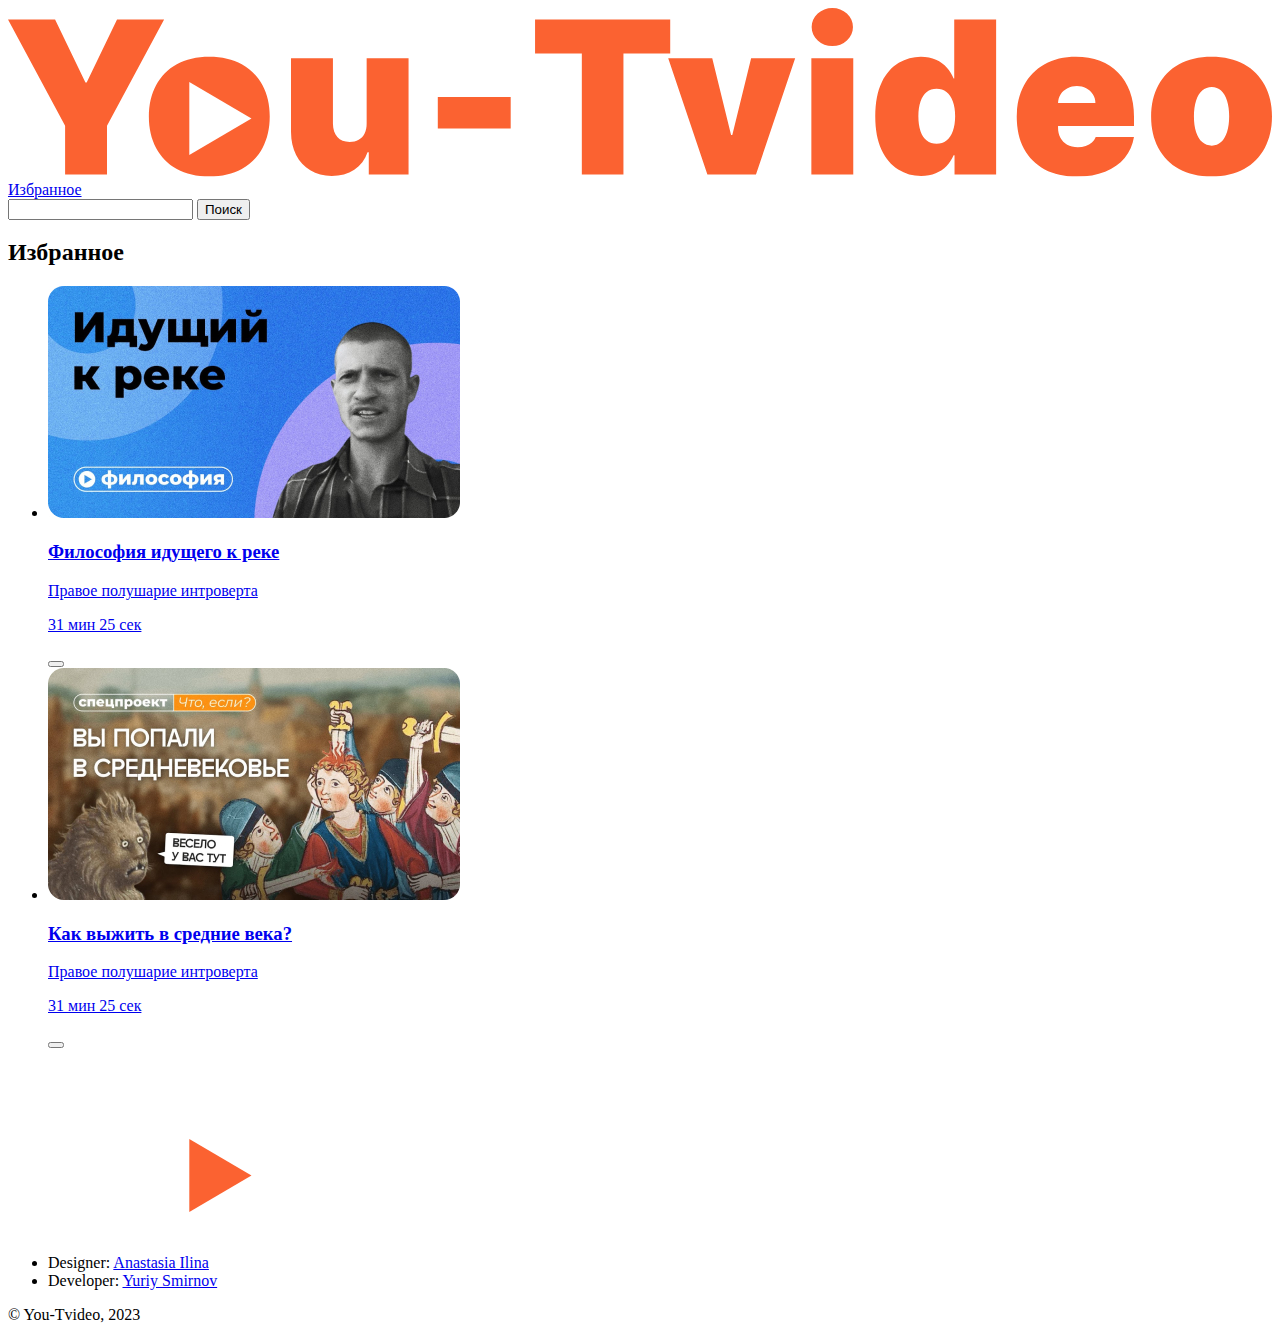
==== favorite.html @ a648c0d4 "path 1. HTML" ====
<!DOCTYPE html>
<html lang="ru">
<head>
    <meta charset="UTF-8">
    <meta name="viewport" content="width=device-width, initial-scale=1.0">
    <!-- <link type="stylesheet" href="normalize.css">
    <link type="stylesheet" href="style.css"> -->
    <title>You-TVideo -- Удобный видеохостинг для тебя</title>
</head>
<body>
    <header class="header">
        <div class="container header__container">
            <a href="" class="header__link">
                <svg class="header__logo" viewBox="0 0 240 32" role="img" aria-label="Логотип сервиса You-TVideo">
                    <use xlink:href="image/sprite.svg#logo-orange"></use>
                </svg>
            </a>
        </div>
        <a href="/favorite.html" class="header__link header__link_favorite">Избранное</a>
    </header>

    <main>

        <section class="search">
            <form class="search__form">
                <label for="" class="search__label">
                    <input type="search" class="search__input">
                    <button class="search__btn" type="submit">Поиск</button>
                </label>
            </form>
        </section>

        <section class="video-list">
            <div class="container">
                <h2 class="video-list__title">
                    Избранное
                </h2>
                <ul class="video-list_items">
                    <li class="video-list__item">
                        <article class="video-card">
                            <a href="/video/" class="video-card__link">
                                <img src="./image/image1.jpg" 
                                alt="Философия идущего к реке" 
                                class="video-card__thumbnail">
                                <h3 class="video-card__title">Философия идущего к реке</h3>
                                <p class="video-card__channel">Правое полушарие интроверта</p>
                                <p class="video-card__duration">
                                    31 мин 25 сек
                                </p>
                            </a>
                            <button class="video-card__favorite" type="button"></button>
                        </article>
                    </li>

                    <li class="video-list__item">
                        <article class="video-card">
                            <a href="/video/" class="video-card__link">
                                <img src="./image/image2.jpg" 
                                alt="Как выжить в Средние века?" 
                                class="video-card__thumbnail">
                                <h3 class="video-card__title">Как выжить в средние века?</h3>
                                <p class="video-card__channel">Правое полушарие интроверта</p>
                                <p class="video-card__duration">
                                    31 мин 25 сек
                                </p>
                            </a>
                            <button class="video-card__favorite" type="button"></button>
                        </article>
                    </li>
                </ul>
            </div>
        </section>
    </main>
    <footer class="footer">
        <div class="container footer__container">
            <a href="" class="footer__link">
                <svg class="footer__logo" viewBox="0 0 360 48" role="img" aria-label="Логотип сервиса You-TVideo">
                    <use xlink:href="image/sprite.svg#logo-white"></use>
                </svg>
            </a>
            <ul class="footer__developers-list">
                <li class="footer__developers-item">
                    Designer: <a class="footer__developers-link" href="https://t.me/Mrsmallowww" target="_blank" rel="noopener">Anastasia Ilina</a>
                </li>
                <li class="footer__developers-item">
                    Developer: <a class="footer__developers-link" href="https://t.me/asceticcc" target="_blank" rel="noopener">Yuriy Smirnov</a>
                </li>
            </ul>
            <p class="footer__copyright">© You-Tvideo, 2023</p>
        </div>
    </footer>
</body>
</html>
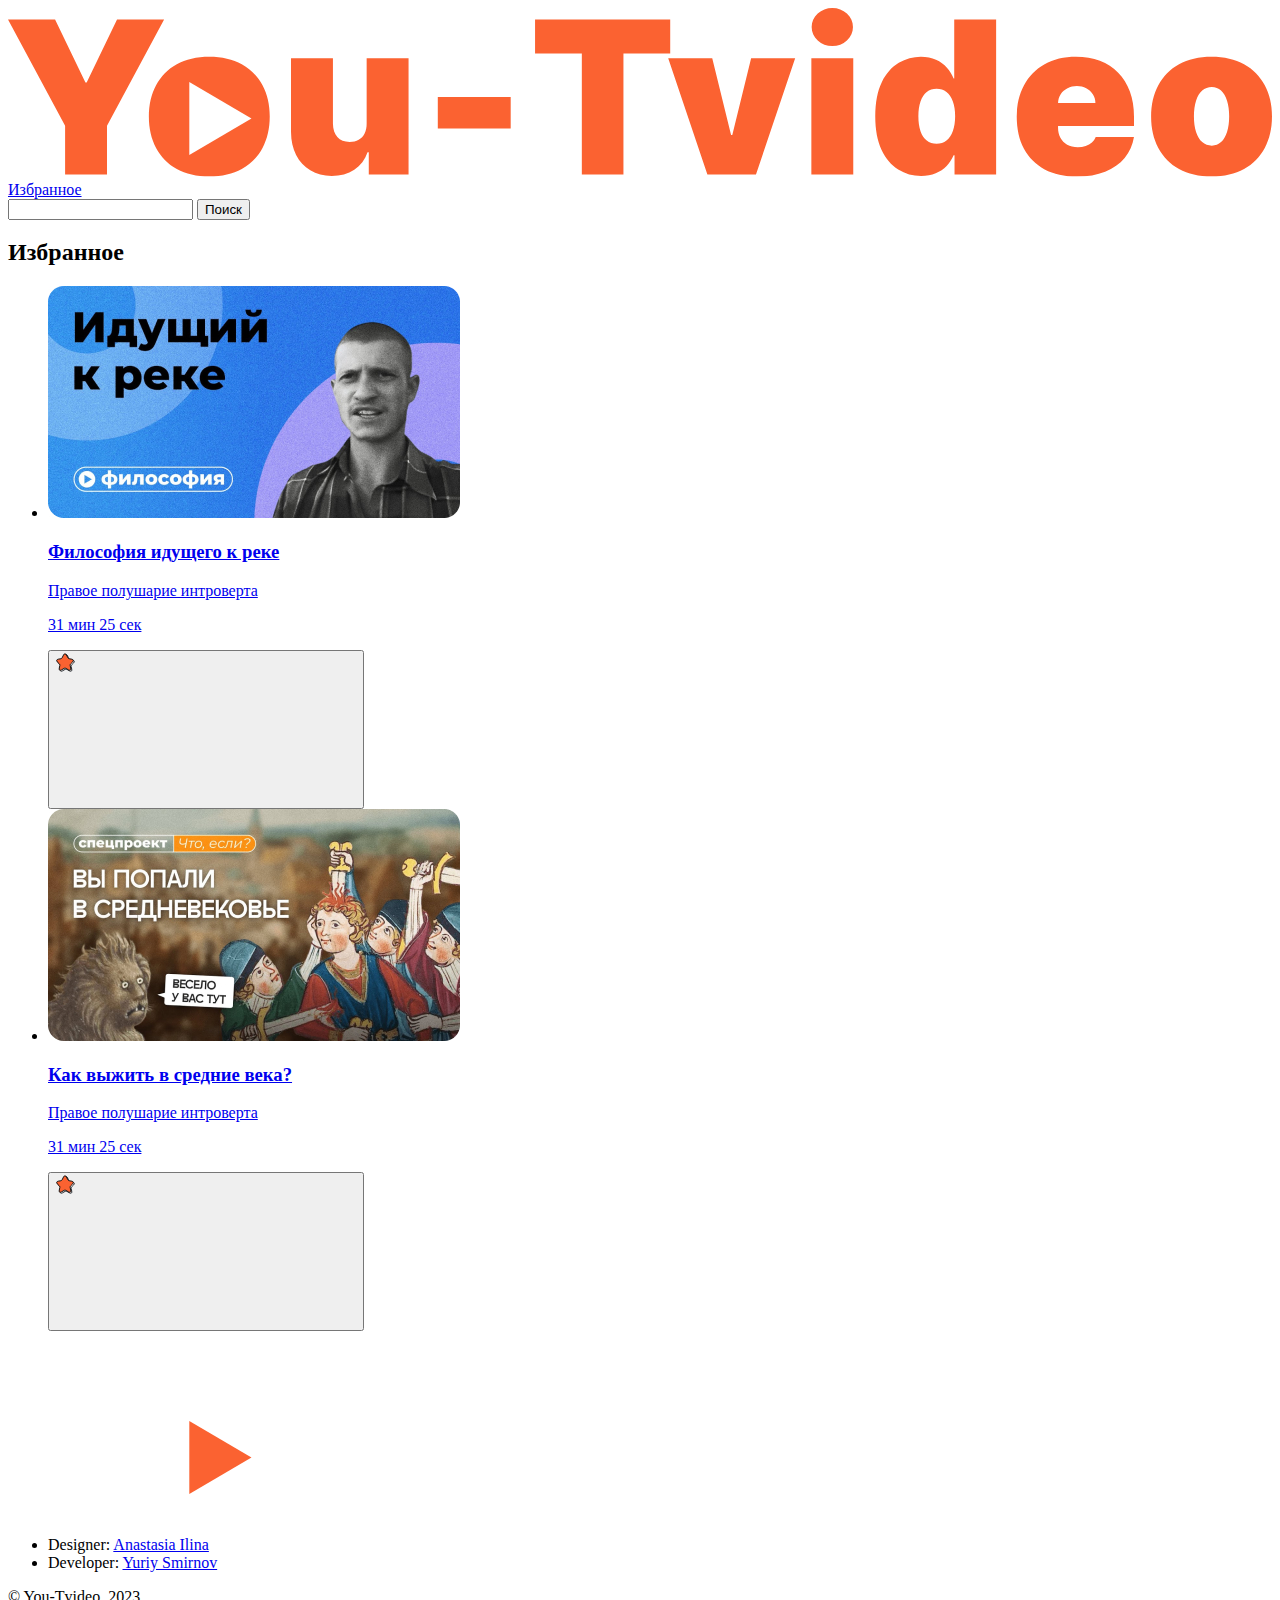
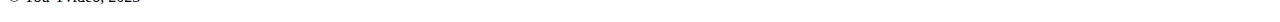
==== commit 5c561b0a: "111" ====
--- a/favorite.html
+++ b/favorite.html
@@ -48,7 +48,12 @@
                                     31 мин 25 сек
                                 </p>
                             </a>
-                            <button class="video-card__favorite" type="button"></button>
+                            <button class="video-card__favorite" type="button" aria-label="Добавить в избранное, Философия идущего к реке">
+                                <svg class="search__icon">
+                                    <use class="star-o" xlink:href="image/sprite.svg#star-ob"></use>
+                                    <use class="star" xlink:href="image/sprite.svg#star"></use>
+                                </svg>
+                            </button>
                         </article>
                     </li>
 
@@ -64,7 +69,12 @@
                                     31 мин 25 сек
                                 </p>
                             </a>
-                            <button class="video-card__favorite" type="button"></button>
+                            <button class="video-card__favorite" type="button">
+                                <svg class="search__icon">
+                                    <use class="star-o" xlink:href="image/sprite.svg#star-ob"></use>
+                                    <use class="star" xlink:href="image/sprite.svg#star"></use>
+                                </svg>
+                            </button>
                         </article>
                     </li>
                 </ul>
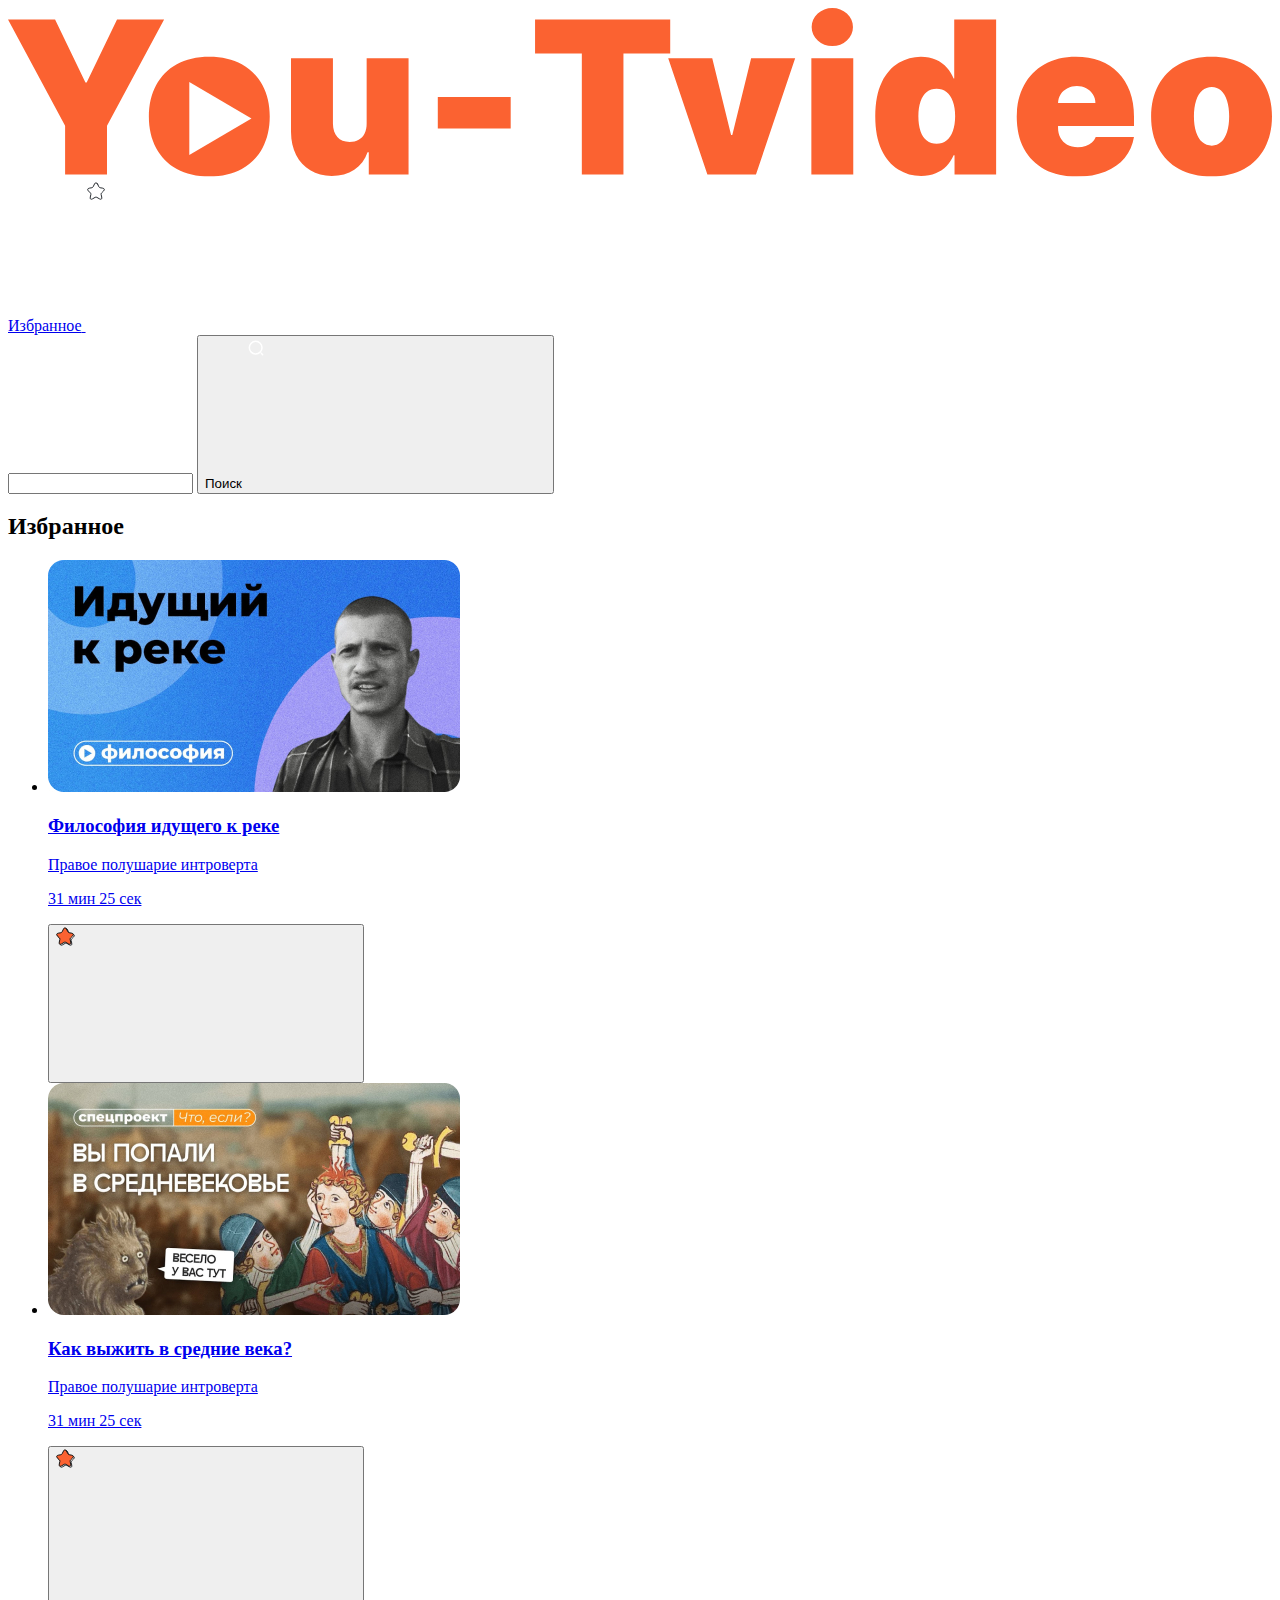
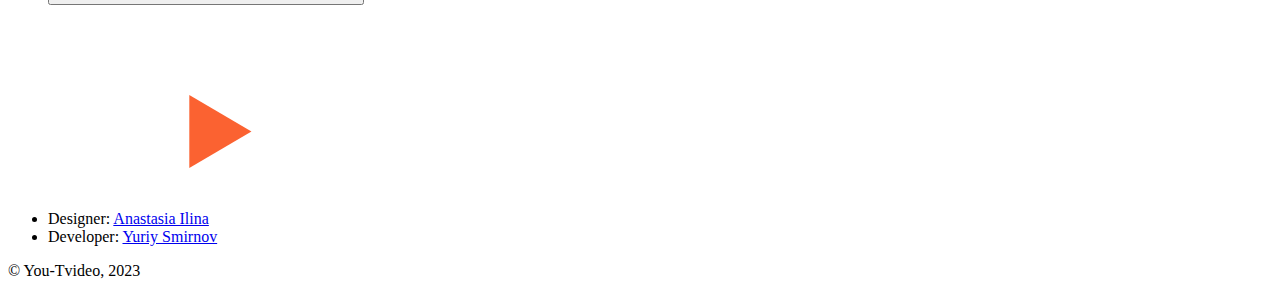
==== commit 0ce6bc4a: "123" ====
--- a/favorite.html
+++ b/favorite.html
@@ -10,23 +10,31 @@
 <body>
     <header class="header">
         <div class="container header__container">
-            <a href="" class="header__link">
+            <a href="/index.html" class="header__link">
                 <svg class="header__logo" viewBox="0 0 240 32" role="img" aria-label="Логотип сервиса You-TVideo">
                     <use xlink:href="image/sprite.svg#logo-orange"></use>
                 </svg>
             </a>
         </div>
-        <a href="/favorite.html" class="header__link header__link_favorite">Избранное</a>
+        <a href="/favorite.html" class="header__link header__link_favorite">
+            <span>Избранное</span>
+            <svg class="header__icon">
+                <use xlink:href="image/sprite.svg#star-ob"></use>
+            </svg>
+        </a>
     </header>
 
     <main>
 
         <section class="search">
             <form class="search__form">
-                <label for="" class="search__label">
-                    <input type="search" class="search__input">
-                    <button class="search__btn" type="submit">Поиск</button>
-                </label>
+                <input type="search" class="search__input">
+                <button class="search__btn" type="submit">
+                    <span>Поиск</span>
+                    <svg class="search__icon">
+                        <use xlink:href="image/sprite.svg#search"></use>
+                    </svg>
+                </button>
             </form>
         </section>
 
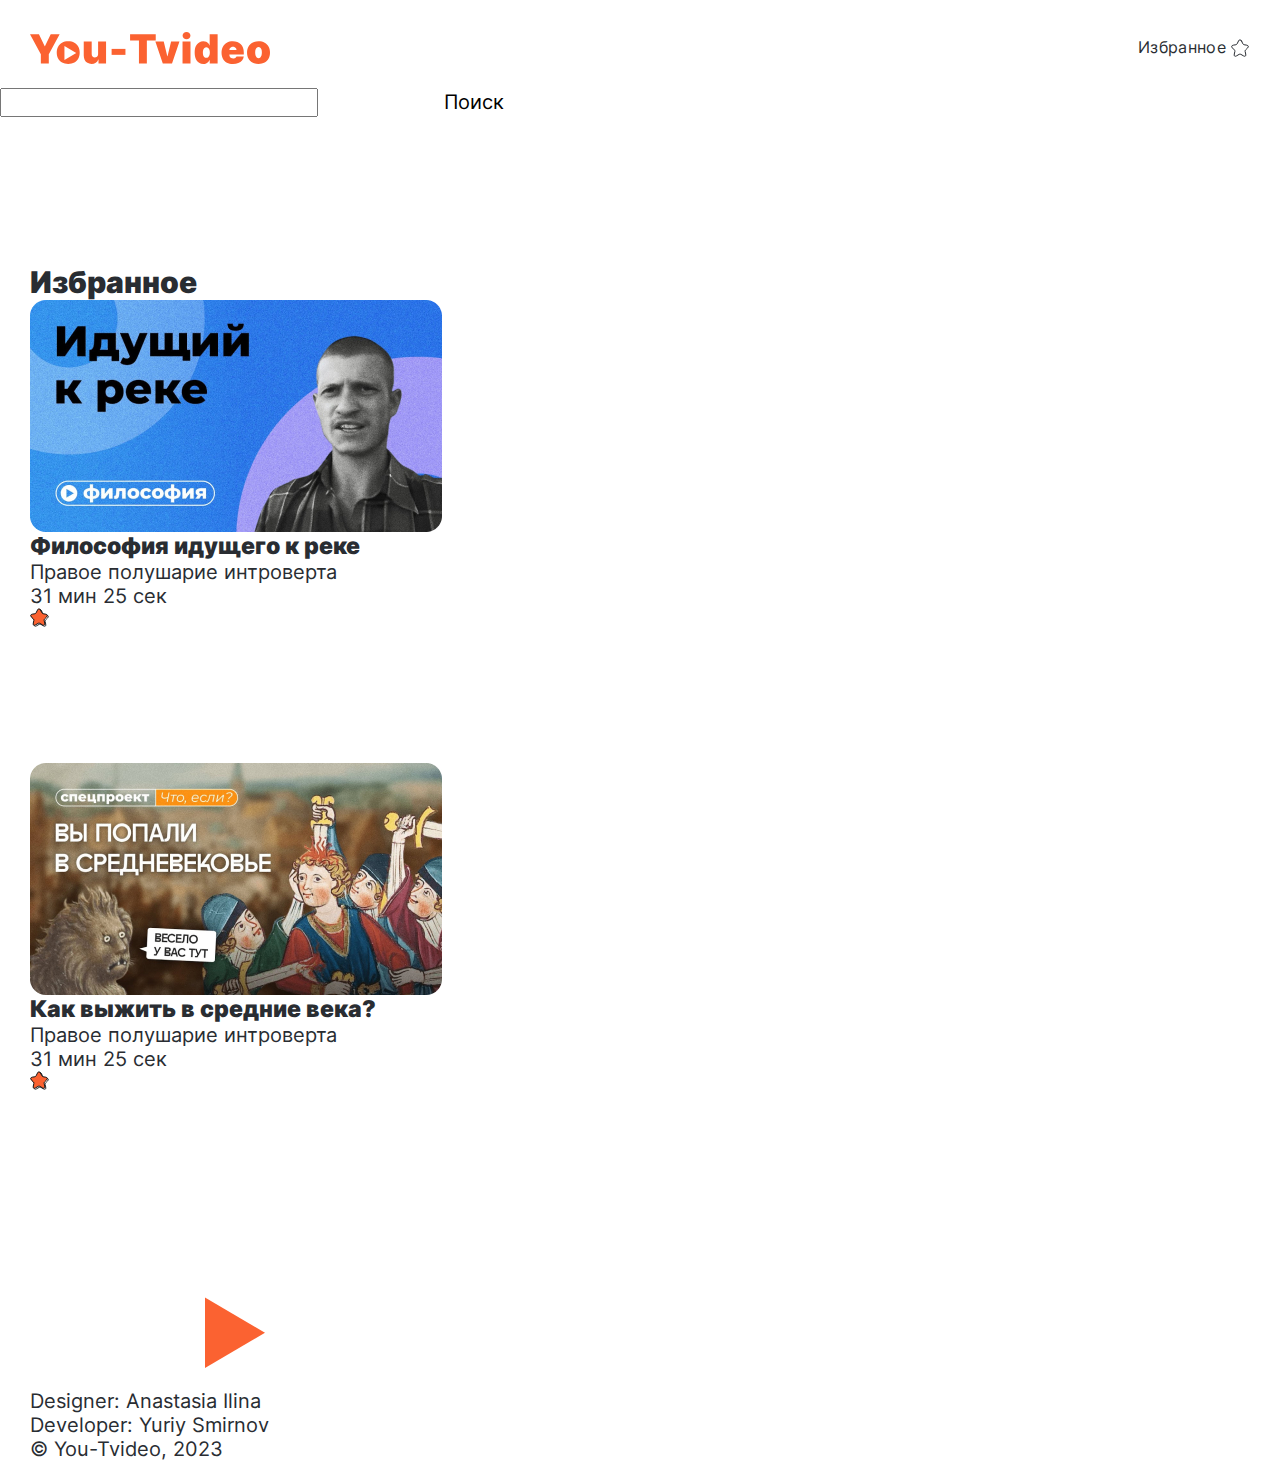
==== commit c246be29: "654" ====
--- a/favorite.html
+++ b/favorite.html
@@ -3,8 +3,8 @@
 <head>
     <meta charset="UTF-8">
     <meta name="viewport" content="width=device-width, initial-scale=1.0">
-    <!-- <link type="stylesheet" href="normalize.css">
-    <link type="stylesheet" href="style.css"> -->
+    <link rel="stylesheet" href="css/normalize.css">
+    <link rel="stylesheet" href="css/index.css">
     <title>You-TVideo -- Удобный видеохостинг для тебя</title>
 </head>
 <body>
@@ -15,13 +15,13 @@
                     <use xlink:href="image/sprite.svg#logo-orange"></use>
                 </svg>
             </a>
+            <a href="/favorite.html" class="header__link header__link_favorite">
+                <span>Избранное</span>
+                <svg class="header__icon">
+                    <use xlink:href="image/sprite.svg#star-ob"></use>
+                </svg>
+            </a>
         </div>
-        <a href="/favorite.html" class="header__link header__link_favorite">
-            <span>Избранное</span>
-            <svg class="header__icon">
-                <use xlink:href="image/sprite.svg#star-ob"></use>
-            </svg>
-        </a>
     </header>
 
     <main>
--- a/css/index.css
+++ b/css/index.css
@@ -0,0 +1,184 @@
+@font-face {
+    font-family: Inter;
+    font-weight: 400; 
+    src: url(../fonts/inter-v13-cyrillic_latin-regular.woff2);
+}
+
+@font-face {
+    font-family: Inter;
+    font-weight: 900; 
+    src: url(../fonts/inter-v13-cyrillic_latin-900.woff2);
+}
+
+html {
+    position: relative;
+    box-sizing: border-box;
+  }
+  
+  *,
+  *::before,
+  *::after {
+    box-sizing: inherit;
+  }
+  
+  body {
+    position: relative;
+    overflow-x: hidden;
+    min-width: 320px;
+    min-height: 100vh;
+    font-family: Inter, sans-serif;
+    -webkit-font-smoothing: antialiased;
+    -moz-osx-font-smoothing: grayscale;
+    text-rendering: optimizeLegibility;
+    -webkit-tap-highlight-color: rgba(0, 0, 0, 0);
+    -webkit-tap-highlight-color: transparent;
+    font-size: 20px;
+    color: #292D32;
+    background-color: #fff;
+    line-height: 1.2;
+  }
+  
+  
+  img,
+  svg {
+    display: block;
+    max-width: 100%;
+    height: auto;
+  }
+  
+  svg {
+    max-height: 100%;
+  }
+  
+  
+  button {
+    padding: 0;
+    cursor: pointer;
+    border: none;
+    background-color: transparent;
+  }
+  
+  a {
+    text-decoration: none;
+    color: inherit;
+  }
+  
+  ul {
+    list-style: none;
+    padding: 0;
+    margin: 0;
+  }
+  
+  h1,
+  h2,
+  h3,
+  p,
+  figure,
+  fieldset {
+    margin: 0;
+  }
+  
+  iframe {
+    border: none;
+  }
+  
+  /*
+  Доступно скрываю элементы
+  */
+  
+  .visually-hidden {
+    position: fixed;
+    transform: scale(0);
+  }
+  
+  
+  /*
+  Пример контейнера
+  
+  Если контейнер 1180px по макету,
+  то для max-width прибавляем паддинги 30px*2, 
+  в итоге 1240px
+  Чтобы контент не прижимался к краям экрана
+  */
+  
+  .container {
+    max-width: 1320px;
+    padding: 0 30px;
+    margin: 0 auto;
+  }
+
+  .header {
+    padding: 32px 0 24px;
+  }
+
+  .header__container {
+    display: flex;
+    align-items: center;
+    justify-content: space-between;
+  }
+
+  /* .header__link {
+
+  } */
+
+  .header__logo {
+    width: 240px;
+  }
+
+  .header__link_favorite {
+    display: flex;
+    align-items: center;
+    gap:4px;
+
+    font-size: 16px;
+    font-style: normal;
+    font-weight: 400;
+    letter-spacing: 0.02em;
+  }
+
+  .header__icon {
+    width: 20px;
+    height: 20px;
+  }
+
+  .hero {
+    
+  }
+
+  .hero__container {
+  }
+
+  .hero__link {
+  }
+
+  .hero__icon {
+  }
+
+  .hero__logo {
+  }
+
+  .hero__title {
+  }
+
+  .hero__tagline {
+  }
+
+  .search {
+
+  }
+
+  .search__form {
+
+  }
+
+  .search__input {
+
+  }
+
+  .search__btn {
+
+  }
+
+  .search__icon {
+
+  }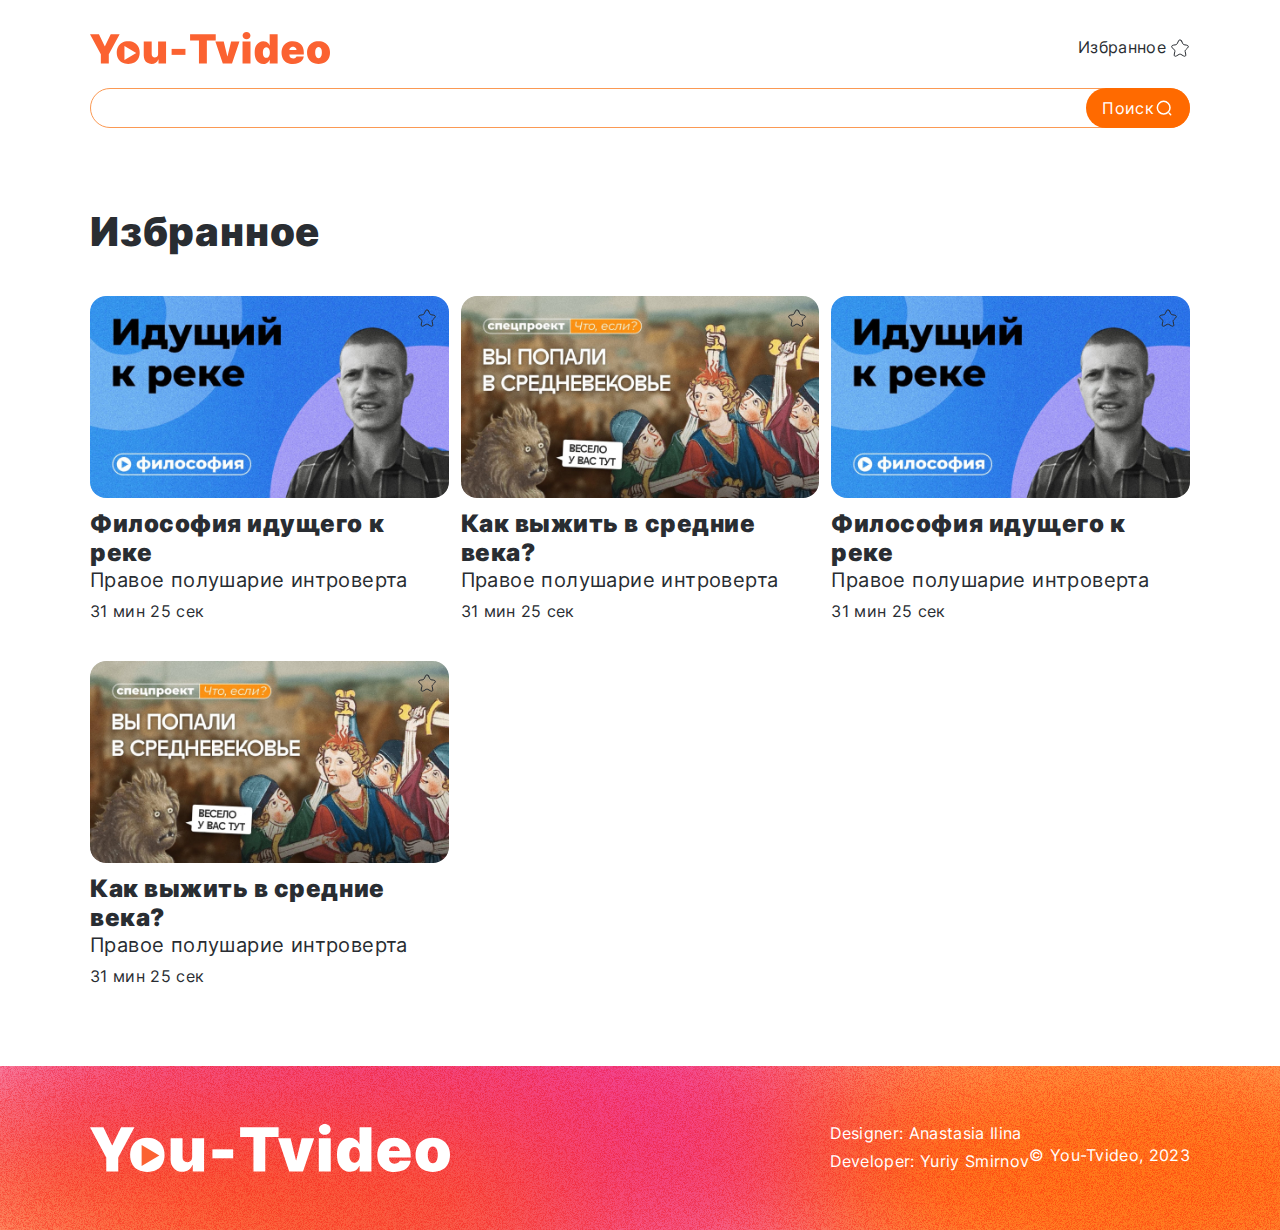
==== commit 7e034dff: "day 2 without adaptive" ====
--- a/favorite.html
+++ b/favorite.html
@@ -10,12 +10,13 @@
 <body>
     <header class="header">
         <div class="container header__container">
-            <a href="/index.html" class="header__link">
-                <svg class="header__logo" viewBox="0 0 240 32" role="img" aria-label="Логотип сервиса You-TVideo">
+            <a href="index.html" class="header__link">
+                <svg class="header__logo" viewBox="0 0 240 32" role="img" 
+                aria-label="Логотип сервиса You-TVideo">
                     <use xlink:href="image/sprite.svg#logo-orange"></use>
                 </svg>
             </a>
-            <a href="/favorite.html" class="header__link header__link_favorite">
+            <a href="favorite.html" class="header__link header__link_favorite">
                 <span>Избранное</span>
                 <svg class="header__icon">
                     <use xlink:href="image/sprite.svg#star-ob"></use>
@@ -26,7 +27,7 @@
 
     <main>
 
-        <section class="search">
+        <section class="search container">
             <form class="search__form">
                 <input type="search" class="search__input">
                 <button class="search__btn" type="submit">
@@ -43,7 +44,7 @@
                 <h2 class="video-list__title">
                     Избранное
                 </h2>
-                <ul class="video-list_items">
+                <ul class="video-list__items">
                     <li class="video-list__item">
                         <article class="video-card">
                             <a href="/video/" class="video-card__link">
@@ -57,7 +58,7 @@
                                 </p>
                             </a>
                             <button class="video-card__favorite" type="button" aria-label="Добавить в избранное, Философия идущего к реке">
-                                <svg class="search__icon">
+                                <svg class="video-card__icon">
                                     <use class="star-o" xlink:href="image/sprite.svg#star-ob"></use>
                                     <use class="star" xlink:href="image/sprite.svg#star"></use>
                                 </svg>
@@ -78,7 +79,48 @@
                                 </p>
                             </a>
                             <button class="video-card__favorite" type="button">
-                                <svg class="search__icon">
+                                <svg class="video-card__icon">
+                                    <use class="star-o" xlink:href="image/sprite.svg#star-ob"></use>
+                                    <use class="star" xlink:href="image/sprite.svg#star"></use>
+                                </svg>
+                            </button>
+                        </article>
+                    </li>
+                    <li class="video-list__item">
+                        <article class="video-card">
+                            <a href="/video/" class="video-card__link">
+                                <img src="./image/image1.jpg" 
+                                alt="Философия идущего к реке" 
+                                class="video-card__thumbnail">
+                                <h3 class="video-card__title">Философия идущего к реке</h3>
+                                <p class="video-card__channel">Правое полушарие интроверта</p>
+                                <p class="video-card__duration">
+                                    31 мин 25 сек
+                                </p>
+                            </a>
+                            <button class="video-card__favorite" type="button" aria-label="Добавить в избранное, Философия идущего к реке">
+                                <svg class="video-card__icon">
+                                    <use class="star-o" xlink:href="image/sprite.svg#star-ob"></use>
+                                    <use class="star" xlink:href="image/sprite.svg#star"></use>
+                                </svg>
+                            </button>
+                        </article>
+                    </li>
+
+                    <li class="video-list__item">
+                        <article class="video-card">
+                            <a href="/video/" class="video-card__link">
+                                <img src="./image/image2.jpg" 
+                                alt="Как выжить в Средние века?" 
+                                class="video-card__thumbnail">
+                                <h3 class="video-card__title">Как выжить в средние века?</h3>
+                                <p class="video-card__channel">Правое полушарие интроверта</p>
+                                <p class="video-card__duration">
+                                    31 мин 25 сек
+                                </p>
+                            </a>
+                            <button class="video-card__favorite" type="button">
+                                <svg class="video-card__icon">
                                     <use class="star-o" xlink:href="image/sprite.svg#star-ob"></use>
                                     <use class="star" xlink:href="image/sprite.svg#star"></use>
                                 </svg>
--- a/css/index.css
+++ b/css/index.css
@@ -36,6 +36,7 @@
     color: #292D32;
     background-color: #fff;
     line-height: 1.2;
+    letter-spacing: 0.2em;
   }
   
   
@@ -102,8 +103,8 @@
   */
   
   .container {
-    max-width: 1320px;
-    padding: 0 30px;
+    max-width: 1440px;
+    padding: 0 90px;
     margin: 0 auto;
   }
 
@@ -131,8 +132,6 @@
     gap:4px;
 
     font-size: 16px;
-    font-style: normal;
-    font-weight: 400;
     letter-spacing: 0.02em;
   }
 
@@ -142,43 +141,275 @@
   }
 
   .hero {
-    
+    padding: 60px 0 80px;
+    background: #FF6A00 url('../image/bg.jpg') center/cover;
+    color: white;
+    margin-bottom:32px;
   }
 
   .hero__container {
+    display: flex;
+    flex-direction: column;
+    align-items:center;
+    position: relative;
   }
 
   .hero__link {
+    position:absolute;
+    top:-36px;
+    right:0;
+    display:flex;
+    align-items: center;
+    gap:4px;
+    letter-spacing: 0.02em;
   }
 
   .hero__icon {
+    width: 20px;
+    height: 20px;
   }
 
   .hero__logo {
+    width: 240px;
+    margin-bottom:80px;
   }
 
   .hero__title {
+    font-size: 70px;
+    font-weight: 900;
+    letter-spacing: 0.02em;
+    margin-bottom:40px;
   }
 
   .hero__tagline {
-  }
-
-  .search {
-
-  }
+    font-size: 20px;
+    letter-spacing: 0.02em;
+  }
+
+
+  /* .search {
+
+  } */
 
   .search__form {
-
+    position: relative;
+    width:100%;
   }
 
   .search__input {
-
+    width:100%;
+    border-radius: 40px;
+    border: 1px solid #FB9953;
+    padding:10px 124px 10px 24px;
+    outline: none;
+    font-size: 16px;
+    letter-spacing: 0.02em;
   }
 
   .search__btn {
-
+    position:absolute;
+    top:0;
+    right:0;
+    bottom:0;
+    padding: 8px 16px;
+    display:flex;
+    align-items:center;
+    border-radius: 40px;
+    background: #FF6A00;
+    color:white;
+    font-size: 16px;
+    letter-spacing: 0.02em;
   }
 
   .search__icon {
-
+    width: 20px;
+    height: 20px;
+  }
+
+  .video-list {
+    padding:80px 0;
+  }
+
+  .video-list__title {
+    font-size: 40px;
+    font-weight: 900;
+    letter-spacing: 0.02em;
+    margin-bottom: 40px;
+  }
+
+  .video-list__items {
+    display: grid;
+    grid-template-columns: repeat(3, 1fr);
+    gap:40px 12px;
+  }
+
+
+  .video-card {
+    position: relative;
+  }
+
+
+  .video-card__thumbnail {
+    border-radius: 16px;
+    margin-bottom: 12px;
+  }
+
+  .video-card__title {
+    font-size: 24px;
+    font-weight: 900;
+    letter-spacing: 0.022em;
+  }
+
+  .video-card__channel {
+    font-size: 20px;
+    letter-spacing: 0.02em;
+    margin-bottom:10px;
+  }
+
+  .video-card__duration {
+    font-size: 16px;
+    letter-spacing: 0.02em;
+  }
+
+  .video-card__favorite {
+    width: 20px;
+    height: 20px;
+    position:absolute;
+    top: 12px;
+    right:12px;
+  }
+
+  .video-card__favorite .star{
+    display:none;
+  }
+
+  .video-card__favorite_active .star {
+    display:block;
+  }
+
+  .video {
+    padding-top:80px;
+  }
+
+  .video__player {
+    position: relative;
+    padding-bottom: 56.25%;
+    height: 0;
+    overflow: hidden;
+    margin-bottom:32px;
+  }
+
+  .video__iframe{
+    position:absolute;
+    top:0;
+    left:0;
+    width: 100%;
+    height: 100%;
+    border-radius: 16px;
+  }
+
+
+  .video__container{
+    display:flex;
+  }
+
+  .video__about {
+    margin-right:auto;
+  }
+
+  .video__link {
+    width:max-content;
+    white-space: nowrap;
+    display:flex;
+    gap:4px;
+    align-items: center;
+    height: 20px;
+  }
+
+  .video__link_active {
+
+  }
+  
+  .video__link .video__favorite{
+    display:none;
+  }
+
+  .video__link .video__no-favorite{
+    display:block;
+  }
+
+  .video__link_active .video__favorite{
+    display:block;
+  }
+
+  .video__link_active .video__no-favorite{
+    display:none;
+  }
+
+  .video__icon {
+    width: 20px;
+    height: 20px;
+  }
+
+  .video__title {
+    font-size: 40px;
+    letter-spacing: 0.02em;
+    margin-bottom: 24px;
+
+  }
+  .video__channel {
+    font-size: 24px;
+    letter-spacing: 0.02em;
+    margin-bottom: 24px;
+  }
+  .video__info {
+    font-size: 24px;
+    letter-spacing: 0.02em;
+  }
+
+  .video__views {
+  }
+  .video__premier-date {
+  }
+  .video__description {
+  }
+
+
+  .footer {
+    height: 164px;
+    background: #FF6A00 url('../image/bg-footer.jpg') center/cover;
+    color: white;
+    font-size: 16px;
+    letter-spacing: 0.02em;
+  }
+
+  .footer__container {
+    display: flex;
+    justify-content: space-between;
+    align-items: center;
+    height: 100%;
+  }
+
+  .footer__link {
+    width: 360px;
+    margin-right:auto;
+  }
+
+  /* .footer__logo {
+  } */
+
+  .footer__developers-list {
+    display: flex;
+    flex-direction: column;
+    gap:9px;
+  }
+
+  /* .footer__developers-item {
+  }
+
+  .footer__developers-link {
+  } */
+  
+  .footer__copyright {
+    margin-top:16px;
   }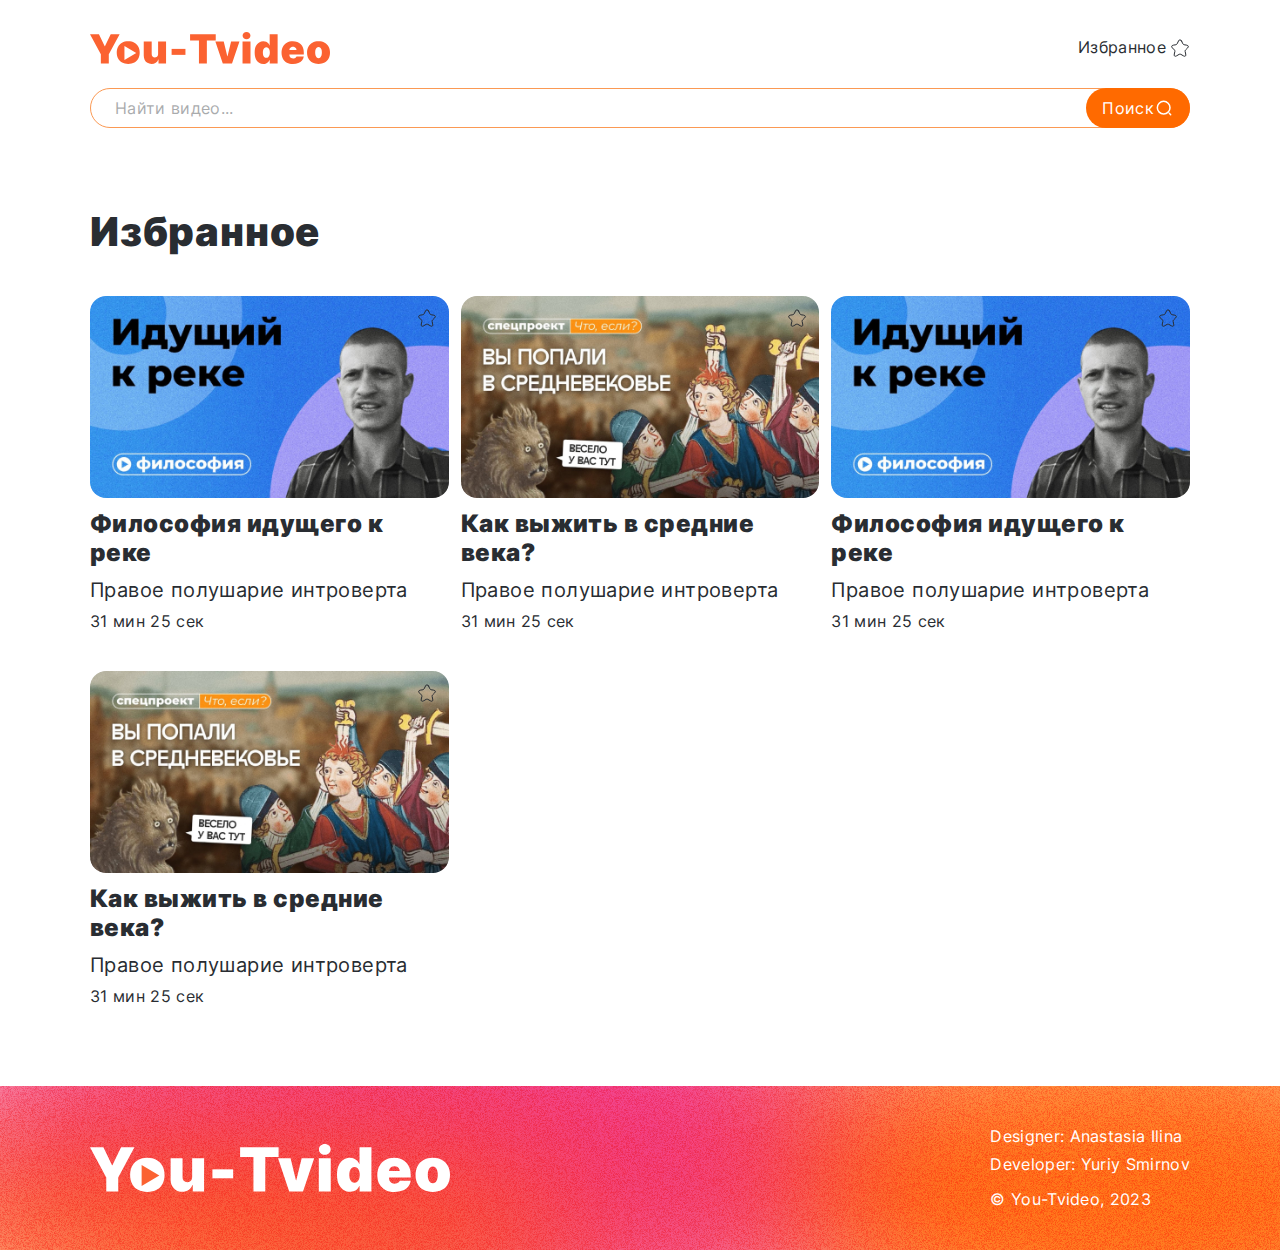
==== commit 2a0e7fae: "Day 3. Prepare for JS" ====
--- a/favorite.html
+++ b/favorite.html
@@ -29,7 +29,8 @@
 
         <section class="search container">
             <form class="search__form">
-                <input type="search" class="search__input">
+                <input type="search" class="search__input" 
+                placeholder="Найти видео...">
                 <button class="search__btn" type="submit">
                     <span>Поиск</span>
                     <svg class="search__icon">
@@ -47,7 +48,7 @@
                 <ul class="video-list__items">
                     <li class="video-list__item">
                         <article class="video-card">
-                            <a href="/video/" class="video-card__link">
+                            <a href="video.html" class="video-card__link">
                                 <img src="./image/image1.jpg" 
                                 alt="Философия идущего к реке" 
                                 class="video-card__thumbnail">
@@ -68,7 +69,7 @@
 
                     <li class="video-list__item">
                         <article class="video-card">
-                            <a href="/video/" class="video-card__link">
+                            <a href="video.html" class="video-card__link">
                                 <img src="./image/image2.jpg" 
                                 alt="Как выжить в Средние века?" 
                                 class="video-card__thumbnail">
@@ -88,7 +89,7 @@
                     </li>
                     <li class="video-list__item">
                         <article class="video-card">
-                            <a href="/video/" class="video-card__link">
+                            <a href="video.html" class="video-card__link">
                                 <img src="./image/image1.jpg" 
                                 alt="Философия идущего к реке" 
                                 class="video-card__thumbnail">
@@ -109,7 +110,7 @@
 
                     <li class="video-list__item">
                         <article class="video-card">
-                            <a href="/video/" class="video-card__link">
+                            <a href="video.html" class="video-card__link">
                                 <img src="./image/image2.jpg" 
                                 alt="Как выжить в Средние века?" 
                                 class="video-card__thumbnail">
@@ -130,6 +131,7 @@
                 </ul>
             </div>
         </section>
+        <!-- TODO: пагинация -->
     </main>
     <footer class="footer">
         <div class="container footer__container">
@@ -138,15 +140,17 @@
                     <use xlink:href="image/sprite.svg#logo-white"></use>
                 </svg>
             </a>
-            <ul class="footer__developers-list">
-                <li class="footer__developers-item">
-                    Designer: <a class="footer__developers-link" href="https://t.me/Mrsmallowww" target="_blank" rel="noopener">Anastasia Ilina</a>
-                </li>
-                <li class="footer__developers-item">
-                    Developer: <a class="footer__developers-link" href="https://t.me/asceticcc" target="_blank" rel="noopener">Yuriy Smirnov</a>
-                </li>
-            </ul>
-            <p class="footer__copyright">© You-Tvideo, 2023</p>
+            <div class="footer__inner-container">
+                <ul class="footer__developers-list">
+                    <li class="footer__developers-item">
+                        Designer: <a class="footer__developers-link" href="https://t.me/Mrsmallowww" target="_blank" rel="noopener">Anastasia Ilina</a>
+                    </li>
+                    <li class="footer__developers-item">
+                        Developer: <a class="footer__developers-link" href="https://t.me/asceticcc" target="_blank" rel="noopener">Yuriy Smirnov</a>
+                    </li>
+                </ul>
+                <p class="footer__copyright">© You-Tvideo, 2023</p>
+            </div>
         </div>
     </footer>
 </body>
--- a/css/index.css
+++ b/css/index.css
@@ -36,7 +36,7 @@
     color: #292D32;
     background-color: #fff;
     line-height: 1.2;
-    letter-spacing: 0.2em;
+    letter-spacing: 0.02em;
   }
   
   
@@ -158,9 +158,12 @@
     position:absolute;
     top:-36px;
     right:0;
+
     display:flex;
     align-items: center;
     gap:4px;
+
+    font-size: 16px;
     letter-spacing: 0.02em;
   }
 
@@ -175,10 +178,19 @@
   }
 
   .hero__title {
-    font-size: 70px;
-    font-weight: 900;
+
+    /* Сколько дополнительных пикселей шрифта 
+    приходится на каждую дополнительную единицу изменения размера экрана
+    Fluid typography. */
+
+    font-size: clamp(50px, 
+    calc(50px + (70 - 50) * ((100vw - 1024px) / (1440 - 1024))), 
+    70px);
+
+    /* font-size: 70px; */
     letter-spacing: 0.02em;
     margin-bottom:40px;
+    text-align: center;
   }
 
   .hero__tagline {
@@ -203,6 +215,12 @@
     padding:10px 124px 10px 24px;
     outline: none;
     font-size: 16px;
+    letter-spacing: 0.02em;
+  }
+
+  .search__input::placeholder{
+    color: #292D32;
+    opacity: 40%;
     letter-spacing: 0.02em;
   }
 
@@ -243,6 +261,9 @@
     gap:40px 12px;
   }
 
+  .video-list__item {
+    width:fit-content;
+  }
 
   .video-card {
     position: relative;
@@ -257,7 +278,8 @@
   .video-card__title {
     font-size: 24px;
     font-weight: 900;
-    letter-spacing: 0.022em;
+    letter-spacing: 0.02em;
+    margin-bottom: 10px;
   }
 
   .video-card__channel {
@@ -311,23 +333,30 @@
 
   .video__container{
     display:flex;
+    gap:34px;
   }
 
   .video__about {
+    max-width: 1048px;
     margin-right:auto;
+    font-size: 24px;
+    letter-spacing: 0.02em;
   }
 
   .video__link {
     width:max-content;
     white-space: nowrap;
     display:flex;
+    flex-shrink: 0;
     gap:4px;
     align-items: center;
     height: 20px;
+    font-size: 16px;
+    letter-spacing: 0.02em;
   }
 
   .video__link_active {
-
+    font-size: 16px;
   }
   
   .video__link .video__favorite{
@@ -366,14 +395,6 @@
     font-size: 24px;
     letter-spacing: 0.02em;
   }
-
-  .video__views {
-  }
-  .video__premier-date {
-  }
-  .video__description {
-  }
-
 
   .footer {
     height: 164px;
@@ -405,11 +426,93 @@
   }
 
   /* .footer__developers-item {
-  }
-
-  .footer__developers-link {
-  } */
+  }*/
+
+  .footer__developers-link:hover {
+    color: lightgray;
+  }
   
   .footer__copyright {
     margin-top:16px;
-  }+  }
+
+@media (width <= 1024px){
+  .container {padding: 0 41px;}
+
+  .hero {padding:40px 0 58px;}
+  .hero__logo {width: 200px; margin-bottom: 45px;}
+  .hero__title {
+    font-size: 50px; 
+    margin-bottom: 32px;
+  }
+  .hero__link {top:-16px;}
+  
+  .video-list {padding: 60px 0;}
+  .video-list__items {row-gap: 32px;}
+  .video-list__title {font-size: 32px; margin-bottom: 40px;}
+
+  .video-card__title {font-size: 20px;}
+  .video-card__channel {font-size: 16px;}
+  .video-card__duration {font-size: 14px;}
+
+  .video {padding: 60px 0;}
+  /* .video__container {} */
+  .video__about {max-width: 730px;}
+  .video__title {font-size: 32px;}
+  .video__channel {font-size: 20px; margin-bottom: 20px;}
+  .video__info {font-size: 20px;}
+  .video__description {font-size: 20px;}
+
+  .footer {height: 130px;}
+  .footer__logo {width: 305px; height: 40px;}  
+  .footer__inner-container {font-size: 14px; letter-spacing: 0.02em;}
+}
+
+@media (width <= 768px){
+  .container {padding: 0 72px;}
+
+  .hero {padding-bottom: 42px;}
+  /* Для доступности читалками не использую display: none */
+  .hero__link-text, .header__link-text {position: fixed; transform: scale(0);}
+  .hero__title {font-size: 40px;}
+
+  .video {padding-top: 40px;}
+  .video__container {flex-wrap: wrap; flex-direction: column-reverse; gap:24px;}
+  .video__player {margin-bottom: 24px;}
+
+  .video-list__items {grid-template-columns: repeat(2, 1fr);}
+}
+
+@media (width <= 694px){
+  .container {padding: 0 11px;}
+
+  .hero {padding: 16px 0 32px; margin-bottom: 20px;}
+  .hero__logo {width: 145px; align-self: flex-start; margin-bottom: 26px;}
+  .hero__link {top: 0;}
+
+  .hero__title {font-size: 24px; margin-bottom: 20px;}
+  .hero__tagline {font-size: 16px;}
+
+  .header__logo {max-width: 145px;}
+
+  .video {padding-bottom:0px;}
+  .video__player {margin-bottom: 20px;}
+  .video__channel {font-size: 16px;}
+  .video__title {font-size: 24px; margin-bottom: 16px;}
+  .video__about {font-size: 16px;}
+  .video__info {font-size: 16px;}
+  .video__description {font-size: 16px;}
+
+  .video-list {padding: 40px 0 60px;}
+  .video-list__title {font-size: 24px; margin-bottom: 20px;}
+  .video-list__items {grid-template-columns: 1fr; gap: 20px;}
+  .video-list__item {margin-left: auto; margin-right: auto;}
+
+  .video-card__title {font-size: 18px;}
+  .video-card__channel {font-size: 16px;}
+  .video-card__duration {font-size: 14px;}
+
+  .footer {height: 180px; padding: 24px 0 32px;}
+  .footer__container {flex-wrap: wrap; gap: 24px;}
+  .footer__link {width: 180px;}
+}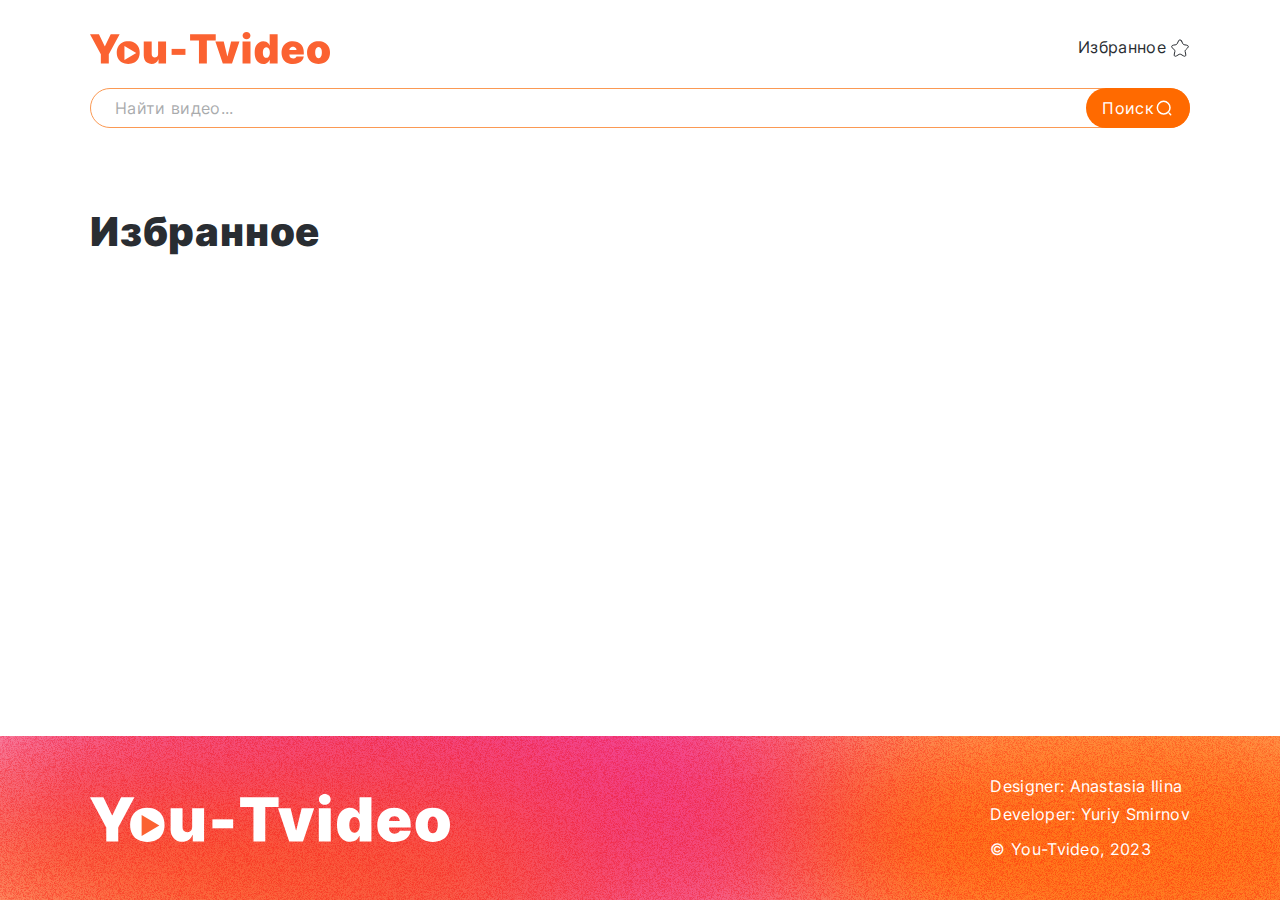
==== commit f7583368: "js.final" ====
--- a/favorite.html
+++ b/favorite.html
@@ -5,6 +5,7 @@
     <meta name="viewport" content="width=device-width, initial-scale=1.0">
     <link rel="stylesheet" href="css/normalize.css">
     <link rel="stylesheet" href="css/index.css">
+    <script defer src="js/index.js"></script>
     <title>You-TVideo -- Удобный видеохостинг для тебя</title>
 </head>
 <body>
@@ -46,7 +47,7 @@
                     Избранное
                 </h2>
                 <ul class="video-list__items">
-                    <li class="video-list__item">
+                    <!-- <li class="video-list__item">
                         <article class="video-card">
                             <a href="video.html" class="video-card__link">
                                 <img src="./image/image1.jpg" 
@@ -127,7 +128,7 @@
                                 </svg>
                             </button>
                         </article>
-                    </li>
+                    </li> -->
                 </ul>
             </div>
         </section>
--- a/css/index.css
+++ b/css/index.css
@@ -37,6 +37,8 @@
     background-color: #fff;
     line-height: 1.2;
     letter-spacing: 0.02em;
+    display: flex;
+    flex-direction: column;
   }
   
   
@@ -81,6 +83,10 @@
   
   iframe {
     border: none;
+  }
+
+  main{
+    flex-grow: 1;
   }
   
   /*
@@ -294,7 +300,7 @@
   }
 
   .video-card__favorite {
-    width: 20px;
+  width: 20px;
     height: 20px;
     position:absolute;
     top: 12px;
@@ -305,7 +311,7 @@
     display:none;
   }
 
-  .video-card__favorite_active .star {
+  .video-card__favorite.active .star {
     display:block;
   }
 
@@ -506,9 +512,9 @@
   .video-list {padding: 40px 0 60px;}
   .video-list__title {font-size: 24px; margin-bottom: 20px;}
   .video-list__items {grid-template-columns: 1fr; gap: 20px;}
-  .video-list__item {margin-left: auto; margin-right: auto;}
-
-  .video-card__title {font-size: 18px;}
+  .video-list__item {margin-left: auto; margin-right: auto; width: 73%;}
+
+  .video-card__title {font-size: 18px; width: 80%}
   .video-card__channel {font-size: 16px;}
   .video-card__duration {font-size: 14px;}
 
